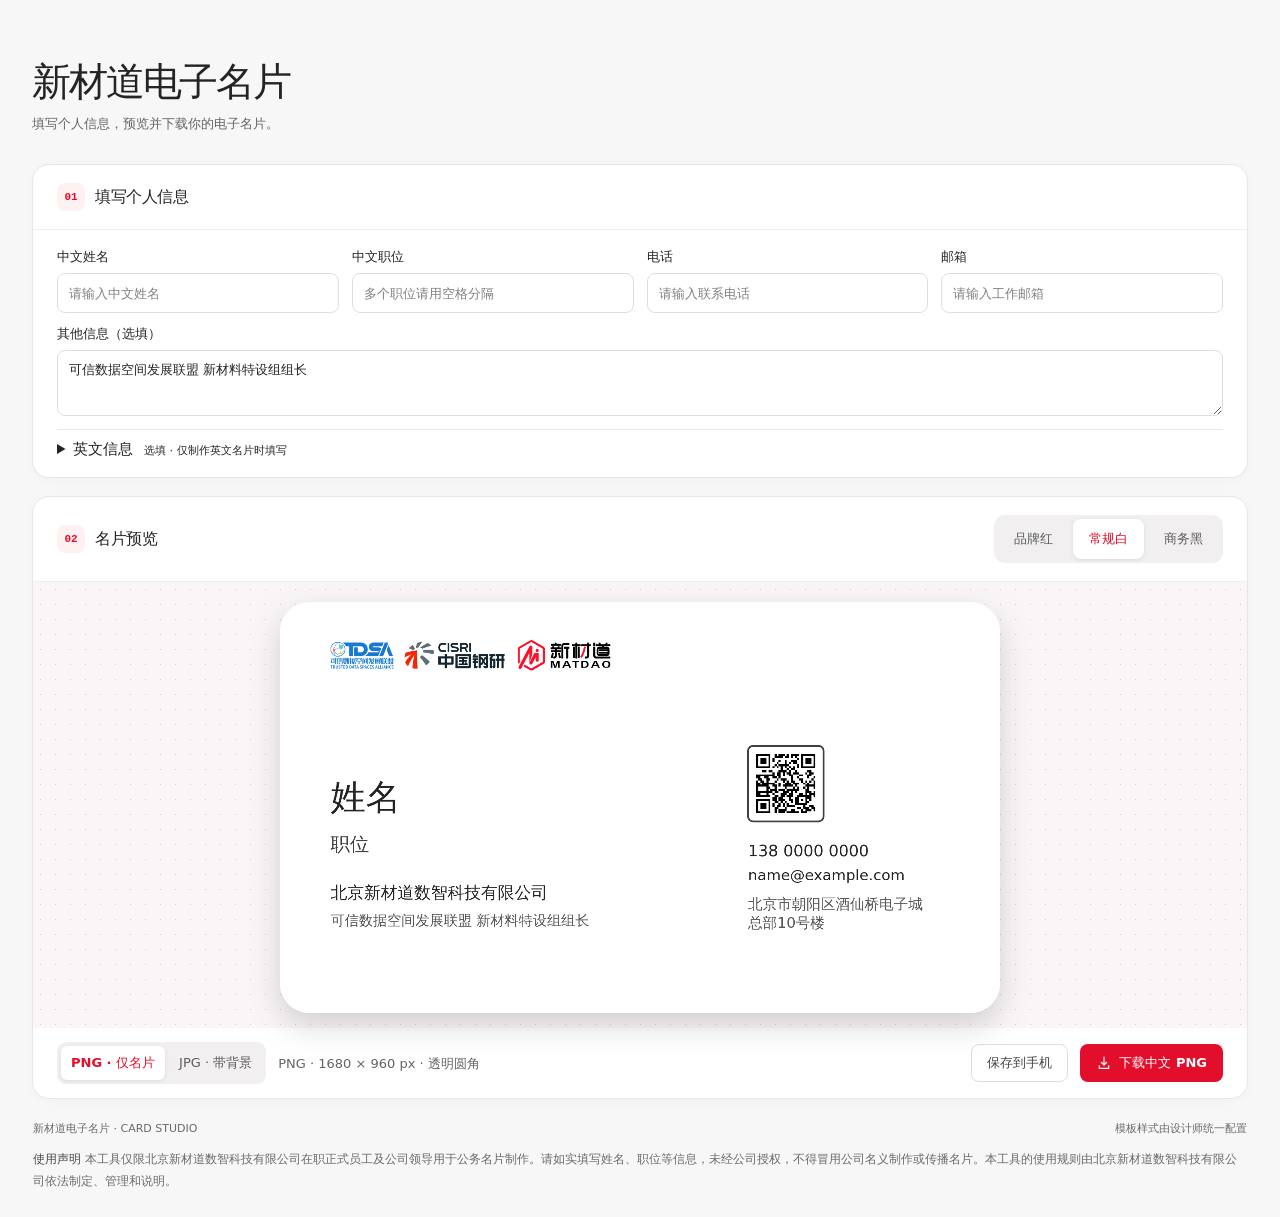
==== index.html @ d7b03174 "Reduce JPG vertical padding and use warm gray behind business black" ====
<!doctype html>
<html lang="zh-CN">
<head>
<meta charset="utf-8">
<meta name="viewport" content="width=device-width, initial-scale=1">
<meta name="description" content="填写个人信息，实时预览并下载两种样式的电子名片。">
<title>新材道电子名片</title>
<style>:root{font-family:Inter,"PingFang SC","Microsoft YaHei",system-ui,sans-serif;color:#242424;background:#f7f7f8;font-synthesis:none;--ink:#242424;--muted:#646464;--line:#e7e7e9;--brand:#e20e2b;--brand-dark:#c90c26}
*{box-sizing:border-box}
body{margin:0;min-width:300px}
button,input,select{font:inherit}
button,a,input,select{-webkit-tap-highlight-color:transparent}
button{cursor:pointer}
a{color:inherit;text-decoration:none}
:focus-visible{outline:3px solid #f16a7d;outline-offset:3px}
[hidden]{display:none!important}
.top{height:72px;background:#fff;border-bottom:1px solid var(--line)}
.bar{max-width:1280px;padding:0 32px;height:100%;margin:auto;display:flex;align-items:center;justify-content:space-between;gap:16px}
.brand{display:flex;align-items:center;gap:11px;font-size:15px;font-weight:750}
.mark{width:34px;height:34px;border-radius:10px;display:grid;place-items:center;background:#e20e2b;color:white;flex:none}
.mark svg{width:21px;height:21px}
.top-link{font-size:13px;color:#555555;border:1px solid var(--line);padding:8px 12px;border-radius:8px;background:#fff;white-space:nowrap}
.top-link:hover{color:var(--brand);border-color:#f5a8b4}
main{max-width:1280px;padding:0 32px;margin:auto}
.hero{padding:49px 0 30px;display:flex;justify-content:space-between;align-items:end;gap:18px}
.kicker{font-size:10px;color:#d80f2b;font-weight:800;letter-spacing:.19em;display:flex;align-items:center;gap:8px}
.kicker:before{content:"";width:16px;height:2px;background:#ff112d;border-radius:4px}
h1{margin:9px 0 7px;font-size:clamp(27px,4vw,39px);line-height:1.22;letter-spacing:-.055em;font-weight:800}
.hero p,.note{color:var(--muted);font-size:13px;line-height:1.65;margin:0}
.switch{display:flex;flex:none;gap:4px;padding:4px;border-radius:11px;background:#f1eff0}
.switch button{border:0;border-radius:8px;background:none;color:#5c5c5c;font-weight:650;padding:9px 16px;font-size:13px;white-space:nowrap}
.switch button[aria-pressed="true"]{background:white;color:#d80f2b;box-shadow:0 1px 4px #24101517}
.panel{background:#fff;border:1px solid var(--line);border-radius:17px;box-shadow:0 3px 12px #22222206;margin-bottom:18px;overflow:hidden}
.panel-head{display:flex;align-items:center;justify-content:space-between;gap:10px;padding:18px 24px;border-bottom:1px solid #efeff0}
.heading{display:flex;align-items:center;gap:10px}
.step{font:700 11px/28px ui-monospace,monospace;color:#e20e2b;text-align:center;width:28px;height:28px;border-radius:8px;background:#fff0f2;flex:none}
h2{font-size:16px;margin:0;letter-spacing:-.025em}
.meta,.pill{font-size:11px;color:#646464;white-space:nowrap}
.pill{border:1px solid #e9e7e8;border-radius:6px;padding:5px 8px;background:#faf8f9}
.pill.live{color:#21644f;background:#edf9f2;border-color:#e0f2e8}
.live:before{content:"";display:inline-block;width:6px;height:6px;margin-right:5px;border-radius:50%;vertical-align:1px;background:#29936e}
.form-body{padding:18px 24px}
.fields{display:grid;grid-template-columns:repeat(4,minmax(0,1fr));gap:13px}
label{display:flex;flex-direction:column;gap:7px;font-weight:650;font-size:13px}
input,select{width:100%;min-height:40px;color:var(--ink);border:1px solid #dedee1;border-radius:8px;padding:8px 11px;background:#fff;font-weight:400;font-size:13px}
input::placeholder{color:#818181}
input:focus,select:focus{border-color:#e20e2b;outline:2px solid #ffe0e6;outline-offset:0}
.form-foot,.actions{display:flex;justify-content:space-between;align-items:center;gap:12px;margin-top:14px}
.primary,.secondary{padding:9px 15px;min-height:38px;display:inline-flex;align-items:center;justify-content:center;gap:7px;border-radius:8px;border:1px solid transparent;font-weight:700;font-size:13px;white-space:nowrap}
.primary{background:var(--brand);color:#fff}
.primary:hover{background:var(--brand-dark)}
.secondary{background:#fff;border-color:#dedee1;color:#454545}
.secondary:hover{border-color:#f5a8b4;color:#c90c26}
.primary svg,.secondary svg{width:16px;height:16px}
.stage{padding:26px 20px 19px;display:grid;justify-items:center;background-color:#faf6f7;background-image:radial-gradient(#dfc5cb 0.7px,transparent 0.7px);background-size:15px 15px}
canvas{display:block;width:min(100%,540px);height:auto;filter:drop-shadow(0 12px 16px #29202530)}
.caption{display:flex;gap:10px;align-items:center;margin:14px 0 0;color:#626262;font-size:11px;font-weight:600}
.caption span+span{padding-left:10px;border-left:1px solid #d8d5d6}
.export-bar{padding:14px 24px;display:flex;justify-content:space-between;align-items:center;gap:12px}
.footer{display:flex;justify-content:space-between;gap:12px;padding:3px 1px 24px;color:#6a6a6a;font-size:11px;line-height:1.55}
.designer-grid{display:grid;grid-template-columns:minmax(0,1.05fr) minmax(0,1fr);gap:18px;align-items:start}
.designer-grid .stage{padding:27px 15px 19px}
.designer-fields{display:grid;grid-template-columns:repeat(2,minmax(0,1fr));gap:13px}
.designer-fields .wide{grid-column:1/-1}
.upload{display:grid;grid-template-columns:minmax(0,1fr) auto;align-items:end;gap:8px}
.upload button{min-height:40px}
input[type=color]{padding:4px 6px}
input[type=file]{padding:7px 6px}
details{border-top:1px solid var(--line);margin-top:13px;padding-top:10px;font-size:13px}
summary{cursor:pointer;font-weight:650;color:#555555}
details .designer-fields{margin:12px 0}
.designer-grid .actions{flex-wrap:wrap}
.status-error{color:#a12b2b}
.status-ok{color:#1a6a4e}
.template-status{min-height:21px;margin-top:12px}
@media(max-width:720px){.bar,main{padding-left:18px;padding-right:18px}.fields,.designer-grid{grid-template-columns:repeat(2,minmax(0,1fr))}.designer-grid{grid-template-columns:1fr}.hero{padding-top:33px}.panel-head,.form-body,.export-bar{padding-left:16px;padding-right:16px}}
@media(max-width:440px){.hero{align-items:start;flex-direction:column;padding-bottom:18px;gap:13px}.top{height:60px}.stage{padding:20px 14px 16px}.footer{display:block}.footer span{display:block}.form-foot,.export-bar{align-items:start}.form-foot .note,.export-bar .note{font-size:11px}.fields{gap:11px}}
.bilingual-fields .contact{grid-column:span 2}
.paired-stage{grid-template-columns:repeat(2,minmax(0,1fr));gap:0 20px;justify-items:stretch;padding:20px 24px 15px}
.paired-stage figure{margin:0;min-width:0}
.paired-stage figcaption{display:flex;justify-content:space-between;align-items:center;margin:0 0 9px;color:#4b4b4b;font-size:12px}
.paired-stage figcaption span{color:#6b6b6b;font-size:11px}
.paired-stage canvas{width:100%}
.paired-stage .caption{grid-column:1/-1;justify-content:center}
.download-options{display:flex;align-items:center;gap:8px;flex:none}
.download-options label{white-space:nowrap}
.download-options select{min-height:38px;width:auto}
.export-bar #export-note{margin-right:auto}
@media(max-width:720px){.bilingual-fields .contact{grid-column:auto}.paired-stage{padding-left:16px;padding-right:16px;gap:0 14px}}
@media(max-width:520px){.paired-stage{grid-template-columns:1fr;row-gap:17px}.paired-stage .caption{margin-top:0}.export-bar{flex-wrap:wrap}.export-bar #export-note{order:3;flex-basis:100%}}
.designer-preview{gap:16px}
.designer-preview figure{width:100%;margin:0;min-width:0}
.designer-preview figcaption{margin-bottom:7px;font-size:12px;font-weight:700;color:#4b4b4b}
.designer-preview .caption{margin-top:0}
.logo-thumbnail{height:96px;display:flex;align-items:center;justify-content:center;border:1px solid #e7e7e9;border-radius:8px;background:repeating-conic-gradient(#e7e9ed 0% 25%,#fff 0% 50%) 0/16px 16px;padding:10px}
.logo-thumbnail img{display:block;width:100%;height:100%;object-fit:contain}
.role-field{display:flex;flex-direction:column;gap:7px;min-width:0;container-type:inline-size}
.role-hint{font-size:clamp(8px,4.4cqi,10px);line-height:1.4;white-space:nowrap;font-weight:400;color:var(--muted)}
@media(max-width:440px){.fields{grid-template-columns:1fr}}
.optional-fields summary span{font-size:11px;font-weight:400;margin-left:6px;color:#707070}
.optional-fields .fields{margin-top:12px}
.optional-fields textarea{width:100%;resize:vertical;min-height:66px;border:1px solid #dedee1;border-radius:8px;padding:9px 11px;font-family:inherit;font-size:13px;line-height:1.5;color:var(--ink)}
.optional-fields textarea:focus{border-color:#e20e2b;outline:2px solid #ffe0e6;outline-offset:0}

.employee-footer{display:block}.footer-meta{display:flex;justify-content:space-between;flex-wrap:wrap;gap:6px 16px}.usage-notice{margin:12px 0 0;font-size:12px;line-height:1.8;color:#6a6a6a}.usage-notice strong{font-weight:600;color:#494949}

.employee-page main{padding-right:76px}.designer-float{position:fixed;right:12px;top:50%;transform:translateY(-50%);z-index:20;width:40px;padding:13px 8px;display:flex;flex-direction:column;align-items:center;gap:10px;color:#5c5c5c;background:#fff;border:1px solid #e7e7e9;border-radius:12px;box-shadow:0 4px 16px #2424240d;font-size:12px;line-height:1.4}.designer-float svg{width:18px;height:18px;flex:none}.designer-float span{writing-mode:vertical-rl;letter-spacing:2px}.designer-float:hover{color:var(--brand);border-color:#f5a8b4;background:#fff8f9}@media(max-width:720px){.employee-page main{padding-right:60px}.designer-float{right:8px;width:36px;padding:11px 6px}}

/* 员工独立站不显示设计师入口，无需预留悬浮按钮空间。 */
.employee-page main{padding-right:32px}@media(max-width:720px){.employee-page main{padding-right:18px}}

.phone-save{width:min(760px,calc(100% - 24px));max-height:calc(100dvh - 24px);padding:20px;border:1px solid var(--line);border-radius:18px;background:#fff;color:var(--ink);overflow:auto;overscroll-behavior:contain}.phone-save::backdrop{background:#15151599}.phone-save-head{display:flex;justify-content:space-between;align-items:center;gap:16px;margin-bottom:12px}.phone-save-images{display:grid;gap:24px;margin:18px 0}.phone-save-images figure{margin:0}.phone-save-images figcaption{font-size:12px;color:var(--muted);margin-bottom:8px}.phone-save-images img{display:block;width:100%;height:auto;object-fit:contain;border-radius:12px;background:repeating-conic-gradient(#f1f1f1 0% 25%,#fff 0% 50%) 0/16px 16px;-webkit-touch-callout:default;user-select:auto;-webkit-user-select:auto}.phone-save-actions{display:flex;flex-wrap:wrap;gap:8px;margin-top:12px}.phone-save-help{margin-bottom:12px}.phone-save #phone-save-status{margin-top:10px}@media(max-width:720px){.export-bar{flex-wrap:wrap}.export-bar #export-note{order:3;flex-basis:100%}.phone-save{padding:16px}.phone-save-actions{flex-direction:column;align-items:stretch}.phone-save-head{position:sticky;top:-16px;background:#fff;padding:8px 0;z-index:1}}
/* Keep focused form controls readable on touch devices without triggering iPhone input zoom. */
@media(max-width:720px),(hover:none) and (pointer:coarse){input,select,.optional-fields textarea{font-size:16px;min-height:44px}input,select,textarea,.fields>label{min-width:0}.fields>label,.role-field{max-width:100%}}

.language-fields{grid-template-columns:repeat(2,minmax(0,1fr))}.language-fields .contact{grid-column:1/-1}@media(max-width:440px){.language-fields{grid-template-columns:1fr}}

.preview-head{flex-wrap:wrap}.preview-head .switch{flex-shrink:0}.preview-head .switch button{min-height:40px}@media(max-width:440px){.preview-head{align-items:flex-start}.preview-head .switch{width:100%;display:flex}.preview-head .switch button{flex:1}}

.employee-page #english-fields summary{font-size:15px;color:var(--ink)}
.employee-page #english-fields summary span{color:var(--ink)}
.paired-stage.zh-only{grid-template-columns:minmax(0,1fr)}
.paired-stage.zh-only figure{width:min(100%,720px);justify-self:center}

.export-format{display:flex;flex-shrink:0;gap:4px;padding:4px;background:#f1eff0;border-radius:9px}.export-format button{border:0;border-radius:6px;padding:8px 10px;background:none;color:#5c5c5c;font-size:13px;white-space:nowrap}.export-format button[aria-pressed="true"]{background:#fff;color:var(--brand);font-weight:650;box-shadow:0 1px 4px #24101517}.framed-preview canvas{filter:none}.framed-preview.zh-only figure{width:min(100%,720px)}@media(max-width:720px){.export-format{flex-basis:100%}.export-format button{flex:1;min-height:40px}.export-bar #export-note{margin:0}.export-bar #save-phone{margin-left:auto}}
</style>
</head>
<body class="employee-page">

<main>
<section class="hero" aria-labelledby="title">
<div><h1 id="title">新材道电子名片</h1><p>填写个人信息，预览并下载你的电子名片。</p></div>

</section>
<section class="panel" aria-labelledby="info-title">
<div class="panel-head"><div class="heading"><span class="step">01</span><h2 id="info-title">填写个人信息</h2></div></div>
<form id="card-form" class="form-body" novalidate>
<div class="fields bilingual-fields">
<label><span>中文姓名</span><input name="name" placeholder="请输入中文姓名" maxlength="30" autocomplete="name" required></label>
<div class="role-field"><label for="role"><span>中文职位</span></label><input id="role" name="role" placeholder="多个职位请用空格分隔" maxlength="80" autocomplete="organization-title" required></div>
<label><span>电话</span><input name="phone" type="tel" placeholder="请输入联系电话" maxlength="36" autocomplete="tel" required></label>
<label><span>邮箱</span><input name="email" type="email" placeholder="请输入工作邮箱" maxlength="110" autocomplete="email" required></label>
</div>
<div class="optional-fields">
<div class="fields language-fields">
<label class="contact"><span>其他信息（选填）</span><textarea name="affiliation" rows="2" maxlength="240" placeholder="请输入其他信息，可换行">可信数据空间发展联盟 新材料特设组组长</textarea></label>

</div>
</div>
<details id="english-fields" class="optional-fields">
<summary>英文信息 <span>选填 · 仅制作英文名片时填写</span></summary>
<div class="fields language-fields">
<label><span>英文姓名</span><input name="nameEn" placeholder="请输入英文姓名" maxlength="60" autocomplete="off"></label>
<div class="role-field"><label for="role-en"><span>英文职位</span></label><input id="role-en" name="roleEn" placeholder="多个职位请用空格分隔" maxlength="100"></div>
<label class="contact"><span>其他信息（英文）</span><textarea name="affiliationEn" rows="2" maxlength="420" placeholder="Enter other information on separate lines" lang="en">Chair of the New Materials Task Force, Trusted Data Space Development Alliance</textarea></label>
</div>
</details>
<p id="form-status" class="note" role="status" hidden></p>
</form>
</section>
<section class="panel" aria-labelledby="preview-title">
<div class="panel-head preview-head"><div class="heading"><span class="step">02</span><h2 id="preview-title">名片预览</h2></div><div class="switch" role="group" aria-label="名片版本"><button data-mode="brandRed" aria-pressed="false">品牌红</button><button data-mode="regular" aria-pressed="true">常规白</button><button data-mode="business" aria-pressed="false">商务黑</button></div></div>
<div class="stage paired-stage zh-only" id="preview-stage">
<figure><canvas id="card-zh" width="1680" height="960" aria-label="中文名片预览"></canvas></figure>
<figure id="en-preview" hidden><canvas id="card-en" width="1680" height="960" aria-label="英文名片预览"></canvas></figure>
</div>
<div class="export-bar">
<div class="export-format" role="group" aria-label="下载格式"><button type="button" data-format="png" aria-pressed="true">PNG · 仅名片</button><button type="button" data-format="jpg" aria-pressed="false">JPG · 带背景</button></div>

<p class="note" id="export-note">PNG · 1680 × 960 px · 透明圆角</p>
<button class="secondary" id="save-phone" type="button">保存到手机</button>
<button class="primary" id="download" type="button"><svg viewBox="0 0 24 24" fill="none" stroke="currentColor" stroke-width="1.8" stroke-linecap="round" stroke-linejoin="round" aria-hidden="true"><path d="M12 3v12m-4-4 4 4 4-4M5 16v4h14v-4"/></svg><span id="download-label">下载 PNG</span></button>
</div>
</section>
<footer class="footer employee-footer">
<div class="footer-meta"><span>新材道电子名片 · CARD STUDIO</span><span>模板样式由设计师统一配置</span></div>
<p class="usage-notice"><strong>使用声明</strong> 本工具仅限北京新材道数智科技有限公司在职正式员工及公司领导用于公务名片制作。请如实填写姓名、职位等信息，未经公司授权，不得冒用公司名义制作或传播名片。本工具的使用规则由北京新材道数智科技有限公司依法制定、管理和说明。</p>
</footer>
</main>
<dialog class="phone-save" id="phone-save" aria-labelledby="phone-save-title">
<div class="phone-save-head"><h2 id="phone-save-title">保存名片图片</h2><button class="secondary" id="phone-save-close" type="button" autofocus>关闭</button></div>
<p class="note">点击图片下方的「分享图片」，在系统菜单中查找「存储图像」或「保存图片」。需要你手动选择，网页不会自动写入相册。</p>
<div id="phone-save-images" class="phone-save-images"></div>
<p class="note phone-save-help">如果微信没有保存选项，请将网页链接复制到 Safari 打开，重新生成后点「分享图片」。也可尝试长按下方图片；是否出现保存菜单取决于浏览器。</p>
<button class="secondary" id="copy-page-link" type="button">复制网页链接</button>
<p class="note" id="phone-save-status" role="status"></p>
</dialog>
<script>const WIDTH = 1680, HEIGHT = 960;
const MODES = { brandRed: '品牌红', regular: '常规白', business: '商务黑' };
const SAMPLE = {name:'姓名', role:'职位', phone:'138 0000 0000', email:'name@example.com', affiliation:'可信数据空间发展联盟 新材料特设组组长'};
const EN_SAMPLE = {name:'Name', role:'Title', phone:SAMPLE.phone, email:SAMPLE.email, affiliation:'Chair of the New Materials Task Force, Trusted Data Space Development Alliance'};
const LANGUAGES = {zh:'中文', en:'英文'};
const BRAND = {
  company:'北京新材道数智科技有限公司',
  companyEn:'Beijing Matdao Digital Intelligence Technology Co., Ltd.',
  address:'北京市朝阳区酒仙桥电子城总部10号楼',
  addressEn:'Building 10, Headquarters, Jiuxianqiao Electronics City, Chaoyang District, Beijing',
  slogan:'',sloganEn:'',
};
const DEFAULT_LAYOUT = {
  logo:[7,9,40.48,7.92], name:[7,44,56,8.5], role:[7,57,56,4.7],
  company:[7,69,56,4.1], affiliation:[7,76,56,3.5],
  phone:[65,59,28,3.85], email:[65,65,28,3.6],
  address:[65,72,28,3.6], addressEn:[65,72,28,3.25],
  slogan:[7,96,86,2.5], qr:[65,35,10.5,18.4],
};
const DEFAULT_LOGO = "[data-uri]";
const DEFAULT_REGULAR_LOGO = "[data-uri]";
const DEFAULT_QR = "[data-uri]";
const DEFAULTS = {
  business:{...BRAND,ink:'#e7be79',muted:'#e7be79',accent:'#e7be79',radius:68,background:'',logo:DEFAULT_LOGO,qr:DEFAULT_QR,layout:DEFAULT_LAYOUT},
  regular:{...BRAND,ink:'#242424',muted:'#575757',accent:'#404040',radius:68,background:'',logo:DEFAULT_REGULAR_LOGO,qr:DEFAULT_QR,layout:DEFAULT_LAYOUT}
};
const TEMPLATES = {"business":{"company":"北京新材道数智科技有限公司","address":"北京市朝阳区酒仙桥电子城总部10号楼","slogan":"","companyEn":"Beijing Matdao Digital Intelligence Technology Co., Ltd.","addressEn":"Building 10, Headquarters, Jiuxianqiao Electronics City, Chaoyang District, Beijing","sloganEn":"","ink":"#e7be79","muted":"#e7be79","accent":"#e7be79","radius":68,"logo":"[data-uri]","background":"","qr":"[data-uri]","layout":{"logo":[7,9,40.48,7.92],"company":[7,69,56,4.1],"affiliation":[7,76,56,3.5],"name":[7,44,56,8.5],"role":[7,57,56,4.7],"phone":[65,59,28,3.85],"email":[65,65,28,3.6],"address":[65,72,28,3.6],"addressEn":[65,72,28,3.25],"slogan":[7,96,86,2.5],"qr":[65,35,10.5,18.4]}},"regular":{"company":"北京新材道数智科技有限公司","address":"北京市朝阳区酒仙桥电子城总部10号楼","slogan":"","companyEn":"Beijing Matdao Digital Intelligence Technology Co., Ltd.","addressEn":"Building 10, Headquarters, Jiuxianqiao Electronics City, Chaoyang District, Beijing","sloganEn":"","ink":"#242424","muted":"#575757","accent":"#404040","radius":68,"logo":"[data-uri]","background":"","qr":"[data-uri]","layout":{"logo":[7,9,40.48,7.92],"company":[7,69,56,4.1],"affiliation":[7,76,56,3.5],"name":[7,44,56,8.5],"role":[7,57,56,4.7],"phone":[65,59,28,3.85],"email":[65,65,28,3.6],"address":[65,72,28,3.6],"addressEn":[65,72,28,3.25],"slogan":[7,96,86,2.5],"qr":[65,35,10.5,18.4]}},"brandRed":{"company":"北京新材道数智科技有限公司","address":"北京市朝阳区酒仙桥电子城总部10号楼","slogan":"","companyEn":"Beijing Matdao Digital Intelligence Technology Co., Ltd.","addressEn":"Building 10, Headquarters, Jiuxianqiao Electronics City, Chaoyang District, Beijing","sloganEn":"","ink":"#ffffff","muted":"#ffe3e8","accent":"#ffffff","radius":68,"logo":"[data-uri]","background":"","qr":"[data-uri]","layout":{"logo":[7,9,40.48,7.92],"company":[7,69,56,4.1],"affiliation":[7,76,56,3.5],"name":[7,44,56,8.5],"role":[7,57,56,4.7],"phone":[65,59,28,3.85],"email":[65,65,28,3.6],"address":[65,72,28,3.6],"addressEn":[65,72,28,3.25],"slogan":[7,96,86,2.5],"qr":[65,35,10.5,18.4]}}};
// Keep backups containing only the original two styles compatible.
function withTemplateDefaults(source=DEFAULTS){
  const regular=source.regular??DEFAULTS.regular;
  return {...DEFAULTS,...source,brandRed:source.brandRed??{
    ...regular,ink:'#ffffff',muted:'#ffe3e8',accent:'#ffffff',background:'',logo:DEFAULT_LOGO,
    layout:structuredClone(regular.layout)
  }};
}
const $ = (id) => document.getElementById(id);
const assets = new Map();
function getImage(src) {
  if (!src) return Promise.resolve(null);
  if (!assets.has(src)) {
    assets.set(src, new Promise((resolve) => {
      const picture = new Image();
      picture.onload = () => resolve(picture);
      picture.onerror = () => resolve(null);
      picture.src = src;
    }));
  }
  return assets.get(src);
}
function round(ctx,x,y,w,h,r) {
  ctx.beginPath();
  ctx.roundRect(x,y,w,h,r);
}
function fitImage(ctx,img,x,y,w,h,cover=false) {
  ctx.imageSmoothingQuality='high';
  const factor=(cover?Math.max:Math.min)(w/img.width,h/img.height);
  const width=img.width*factor, height=img.height*factor;
  ctx.drawImage(img,x+(cover||h===w?(w-width)/2:0),y+(h-height)/2,width,height);
}
function fitBrandLogos(ctx,img,source,x,y,w,h){
  if(source!==DEFAULT_LOGO&&source!==DEFAULT_REGULAR_LOGO){
    fitImage(ctx,img,x,y,w,h);return;
  }
  ctx.imageSmoothingQuality='high';
  const factor=Math.min(w/img.width,h/img.height);
  const height=img.height*factor,top=y+(h-height)/2;
  const split=1360,thirdWidth=(img.width-split)*factor;
  // Preserve TDSA and CISRI exactly; reduce only Matdao around its center.
  ctx.save();ctx.beginPath();ctx.rect(x,top,(split-40)*factor,height);ctx.clip();
  fitImage(ctx,img,x,y,w,h);
  ctx.restore();
  const ratio=.95;
  ctx.drawImage(img,split,0,img.width-split,img.height,
    x+split*factor+thirdWidth*(1-ratio)/2,top+height*(1-ratio)/2,
    thirdWidth*ratio,height*ratio);
}
function demoBackground(ctx, mode) {
  ctx.fillStyle=mode==='business'?'#171513':mode==='brandRed'?'#e5222a':'#ffffff';
  ctx.fillRect(0,0,WIDTH,HEIGHT);
}
function setFont(ctx,weight,size){
  ctx.font=weight+' '+size+'px "PingFang SC", "Microsoft YaHei", system-ui, sans-serif';
}
function writeLine(ctx,value,box,color,weight) {
  if(!value) return;
  const [x,y,width,height]=box;
  const size=HEIGHT*height/100, max=WIDTH*width/100;
  setFont(ctx,weight,size);
  const measured=ctx.measureText(value).width;
  if(measured>max) setFont(ctx,weight,Math.floor(size*max/measured));
  ctx.fillStyle=color;
  ctx.textBaseline='top';
  ctx.fillText(value,WIDTH*x/100,HEIGHT*y/100);
}
const wordSegmenter=new Intl.Segmenter('en',{granularity:'word'});
function wrapLines(ctx,paragraph,maxWidth){
  const segments=/[\p{Script=Han}]/u.test(paragraph)
    ?Array.from(wordSegmenter.segment(paragraph),part=>part.segment)
    :paragraph.match(/\S+|\s+/g)??[];
  const lines=[];
  let line='';
  for(const segment of segments){
    if(ctx.measureText(line+segment).width<=maxWidth){
      line+=segment;
      continue;
    }
    if(line.trim()) lines.push(line.trimEnd());
    line='';
    for(const character of segment.trimStart()){
      if(line&&ctx.measureText(line+character).width>maxWidth){
        lines.push(line);
        line='';
      }
      line+=character;
    }
  }
  if(line.trim()) lines.push(line.trimEnd());
  return lines;
}
function writeParagraphs(ctx,value,box,color,weight,availablePercent){
  if(!value) return;
  const [x,y,width,height]=box;
  const maxWidth=WIDTH*width/100;
  const maxHeight=HEIGHT*Math.min(availablePercent,100-y)/100;
  const paragraphs=value.split(/\r?\n/).map(line=>line.trim()).filter(Boolean);
  if(!paragraphs.length||maxHeight<=0) return;
  let size=Math.floor(HEIGHT*height/100);
  let groups, lineHeight, gap;
  do{
    setFont(ctx,weight,size);
    groups=paragraphs.map(paragraph=>wrapLines(ctx,paragraph,maxWidth));
    lineHeight=size*1.28;
    gap=size*.38;
    const total=groups.reduce((sum,lines)=>sum+lines.length*lineHeight,0)+(groups.length-1)*gap;
    if(total<=maxHeight||size<=1) break;
    size-=1;
  }while(true);
  ctx.fillStyle=color;
  ctx.textBaseline='top';
  let top=HEIGHT*y/100;
  for(const lines of groups){
    for(const line of lines){
      ctx.fillText(line,WIDTH*x/100,top);
      top+=lineHeight;
    }
    top+=gap;
  }
}
async function renderCard(ctx, mode, template, data, language='zh') {
  const company=language==='en'?template.companyEn:template.company;
  const address=language==='en'?template.addressEn:template.address;
  const slogan=language==='en'?template.sloganEn:template.slogan;
  const [background,logo,qr]=await Promise.all([getImage(template.background),getImage(template.logo),getImage(template.qr)]);
  ctx.clearRect(0,0,WIDTH,HEIGHT);
  ctx.save();
  round(ctx,0,0,WIDTH,HEIGHT,template.radius);
  ctx.clip();
  demoBackground(ctx,mode);
  if(background) fitImage(ctx,background,0,0,WIDTH,HEIGHT,true);
  const l=template.layout;
  const box = ([x,y,w,h]) => [WIDTH*x/100,HEIGHT*y/100,WIDTH*w/100,HEIGHT*h/100];
  if(logo){
    if(mode==='business'||mode==='brandRed'){
      const [x,y,width,height]=box(l.logo);
      const layer=document.createElement('canvas');
      const scale=3;
      layer.width=Math.ceil(width*scale);
      layer.height=Math.ceil(height*scale);
      const logoContext=layer.getContext('2d');
      logoContext.scale(scale,scale);
      fitBrandLogos(logoContext,logo,template.logo,0,0,width,height);
      logoContext.globalCompositeOperation='source-in';
      logoContext.fillStyle=template.accent;
      logoContext.fillRect(0,0,layer.width,layer.height);
      ctx.imageSmoothingEnabled=true;
      ctx.imageSmoothingQuality='high';
      ctx.drawImage(layer,x,y,width,height);
    }else{
      fitBrandLogos(ctx,logo,template.logo,...box(l.logo));
    }
  }
  else if(company){
    const [x,y,w,h]=box(l.logo);
    const s=h*.68;
    ctx.fillStyle=template.accent;
    round(ctx,x,y+h*.1,s,s,s*.22);
    ctx.fill();
    ctx.strokeStyle=mode==='business'?'#171513':'#fff';
    ctx.lineWidth=s*.075;
    ctx.beginPath();
    ctx.moveTo(x+s*.22,y+h*.1+s*.63);
    ctx.lineTo(x+s*.43,y+h*.1+s*.31);
    ctx.lineTo(x+s*.56,y+h*.1+s*.53);
    ctx.lineTo(x+s*.75,y+h*.1+s*.27);
    ctx.stroke();
    writeLine(ctx,language==='en'?'MATDAO':'新材道',[(x+s*1.32)/WIDTH*100,y/HEIGHT*100+h/HEIGHT*22,(w-s*1.32)/WIDTH*100,l.logo[3]*.42],template.ink,'400');
  }
  writeLine(ctx,data.name,l.name,template.ink,'400');
  writeParagraphs(ctx,data.role,l.role,template.accent,'400',9);
  writeLine(ctx,company,l.company,template.ink,'400');
  writeParagraphs(ctx,data.affiliation,l.affiliation,template.muted,'400',Math.max(1,l.slogan[1]-l.affiliation[1]-1));
  writeLine(ctx,data.phone,l.phone,template.ink,'400');
  writeLine(ctx,data.email,l.email,template.ink,'400');
  writeParagraphs(ctx,address,language==='en'?(l.addressEn??l.address):l.address,template.muted,'400',28);
  writeLine(ctx,slogan,l.slogan,template.muted,'400');
  const [qrX,qrY,qrWidth,qrHeight]=box(l.qr);
  const qrSize=Math.min(qrWidth,qrHeight);
  ctx.fillStyle='#ffffff';
  round(ctx,qrX,qrY,qrSize,qrSize,12);
  ctx.fill();
  ctx.strokeStyle=template.accent;
  ctx.lineWidth=4;
  ctx.stroke();
  // This fixed QR has 29 modules. Reserve a four-module quiet zone per side.
  const inset=template.qr===DEFAULT_QR?qrSize*4/37:Math.max(10,qrSize*.07);
  ctx.fillStyle='#ffffff';
  ctx.fillRect(qrX+inset,qrY+inset,qrSize-2*inset,qrSize-2*inset);
  if(qr){
    ctx.imageSmoothingEnabled=false;
    fitImage(ctx,qr,qrX+inset,qrY+inset,qrSize-2*inset,qrSize-2*inset);
    ctx.imageSmoothingEnabled=true;
  }else{
    ctx.save();
    ctx.fillStyle=mode==='business'?'#766346':'#6b6b6b';
    ctx.textAlign='center';
    ctx.textBaseline='middle';
    setFont(ctx,'400',qrSize*.12);
    ctx.fillText(language==='en'?'QR CODE':'二维码占位',qrX+qrSize/2,qrY+qrSize*.46);
    setFont(ctx,'400',qrSize*.073);
    ctx.fillText(language==='en'?'PLACEHOLDER':'待上传',qrX+qrSize/2,qrY+qrSize*.64);
    ctx.restore();
  }
  ctx.restore();
}
function makeRenderer(canvas){
  let sequence=0;
  return async (mode,template,data,language)=>{
    const revision=++sequence;
    const frame=document.createElement('canvas');
    frame.width=WIDTH;
    frame.height=HEIGHT;
    await renderCard(frame.getContext('2d'),mode,template,data,language);
    if(revision===sequence){
      const ctx=canvas.getContext('2d');
      ctx.clearRect(0,0,WIDTH,HEIGHT);
      ctx.drawImage(frame,0,0);
    }
  };
}
function downloadFile(blob,filename) {
  const url=URL.createObjectURL(blob);
  const a=document.createElement('a');
  a.href=url;
  a.download=filename;
  a.click();
  setTimeout(()=>URL.revokeObjectURL(url),10000);
}
function bindSwitch(onChange) {
  const buttons=[...document.querySelectorAll('[data-mode]')];
  buttons.forEach(button=>button.addEventListener('click',()=>{
    buttons.forEach(item=>item.setAttribute('aria-pressed',String(item===button)));
    onChange(button.dataset.mode);
  }));
}
</script>
<script>// PNG and JPEG images are already compressed; store both as-is in a UTF-8 ZIP.
const crcTable=Uint32Array.from({length:256},(_,byte)=>{
  let crc=byte;
  for(let i=0;i<8;i++) crc=(crc>>>1)^((crc&1)?0xedb88320:0);
  return crc;
});
function crc32(bytes){
  let crc=0xffffffff;
  for(const byte of bytes) crc=(crc>>>8)^crcTable[(crc^byte)&255];
  return (crc^0xffffffff)>>>0;
}
function zipHeader(size,signature,values){
  const bytes=new Uint8Array(size);
  const view=new DataView(bytes.buffer);
  view.setUint32(0,signature,true);
  for(const [offset,value,length] of values){
    if(length===4) view.setUint32(offset,value,true);
    else view.setUint16(offset,value,true);
  }
  return bytes;
}
async function zipImages(files){
  const encoder=new TextEncoder();
  const records=[], directory=[];
  let offset=0, directorySize=0;
  for(const {filename,blob} of files){
    const name=encoder.encode(filename);
    const crc=crc32(new Uint8Array(await blob.arrayBuffer()));
    const local=zipHeader(30,0x04034b50,[
      [4,20],[6,0x800],[12,33],[14,crc,4],[18,blob.size,4],[22,blob.size,4],[26,name.length]
    ]);
    const central=zipHeader(46,0x02014b50,[
      [4,20],[6,20],[8,0x800],[14,33],[16,crc,4],[20,blob.size,4],[24,blob.size,4],[28,name.length],[42,offset,4]
    ]);
    records.push(local,name,blob);
    directory.push(central,name);
    offset+=local.length+name.length+blob.size;
    directorySize+=central.length+name.length;
  }
  const end=zipHeader(22,0x06054b50,[[8,files.length],[10,files.length],[12,directorySize,4],[16,offset,4]]);
  return new Blob([...records,...directory,end],{type:'application/zip'});
}

const templates = withTemplateDefaults(TEMPLATES ?? DEFAULTS);
const form = $('card-form');
const previewSequence={zh:0,en:0};
const FRAME_WIDTH=1800,FRAME_HEIGHT=1120;
const PRESENTATION={regular:{color:'#e7e9ec',label:'浅灰衬底'},brandRed:{color:'#232326',label:'炭黑衬底'},business:{color:'#e6e2dc',label:'浅暖灰衬底'}};
let exportFormat='png';
const sample = {zh:SAMPLE,en:EN_SAMPLE};
const names = {zh:['name','role'],en:['nameEn','roleEn']};
const affiliations = {zh:'affiliation',en:'affiliationEn'};
const idle = '';
let mode='regular';
const editedEnglish=new Set();

function field(key){return form.elements.namedItem(key);}
function value(key){return field(key).value.trim();}
function values(language){
  const [name,role]=names[language];
  return {name:value(name),role:value(role),affiliation:value(affiliations[language]),phone:value('phone'),email:value('email')};
}
function hasEnglish(){return Boolean(value('nameEn')||value('roleEn')||(editedEnglish.has('affiliationEn')&&value('affiliationEn')));}
function selected(){return hasEnglish()?['zh','en']:['zh'];}
function status(message,style=''){
  $('form-status').textContent=message;
  $('form-status').hidden=!message;
  $('form-status').className='note '+style;
}
function preview(){
  const bilingual=hasEnglish();
  const label=exportFormat==='jpg'?'JPG':'PNG';
  $('download-label').textContent=bilingual?'下载中英双版 '+label+' ZIP':'下载中文 '+label;
  $('export-note').textContent=(bilingual?'2 张 · ':'')+(exportFormat==='jpg'?'JPG · 1800 × 1120 px · '+PRESENTATION[mode].label:'PNG · 1680 × 960 px · 透明圆角');
  $('preview-stage').classList.toggle('framed-preview',exportFormat==='jpg');
  $('en-preview').hidden=!bilingual;
  $('preview-stage').classList.toggle('zh-only',!bilingual);
  for(const language of Object.keys(LANGUAGES)){
    if(language==='en'&&!bilingual) continue;
    const data=values(language);
    const demo=!data.name&&!data.role;
    void renderPreview(language,mode,exportFormat,demo?{...sample[language],affiliation:data.affiliation,phone:data.phone||sample[language].phone,email:data.email||sample[language].email}:data);
  }
}
function check(languages){
  const keys=[...languages.flatMap(language=>names[language]),'phone','email'];
  for(const key of Object.values(names).flat().concat('phone','email')){
    const input=field(key);
    input.required=keys.includes(key);
    input.setCustomValidity(input.required&&!value(key)?'请填写'+input.labels[0].firstElementChild.textContent:'');
  }
  const invalid=keys.map(field).find(input=>!input.validity.valid);
  if(invalid){
    for(let parent=invalid.parentElement;parent&&parent!==form;parent=parent.parentElement){
      if(parent.tagName==='DETAILS') parent.open=true;
    }
    invalid.reportValidity();return false;
  }
  return true;
}
form.addEventListener('input',event=>{
  event.target.setCustomValidity('');
  if(['nameEn','roleEn','affiliationEn'].includes(event.target.name)) editedEnglish.add(event.target.name);
  status(idle);
  preview();
});
form.addEventListener('submit',event=>event.preventDefault());
bindSwitch(next=>{mode=next;preview();});
document.querySelectorAll('[data-format]').forEach(button=>button.addEventListener('click',()=>{
  exportFormat=button.dataset.format;
  document.querySelectorAll('[data-format]').forEach(item=>item.setAttribute('aria-pressed',String(item===button)));
  status(idle);preview();
}));
async function imageCanvas(version,language,data,format){
  const card=document.createElement('canvas');
  card.width=WIDTH;card.height=HEIGHT;
  await renderCard(card.getContext('2d'),version,templates[version],data,language);
  if(format==='png') return card;
  const frame=document.createElement('canvas');
  frame.width=FRAME_WIDTH;frame.height=FRAME_HEIGHT;
  const ctx=frame.getContext('2d');
  ctx.fillStyle=PRESENTATION[version].color;
  ctx.fillRect(0,0,FRAME_WIDTH,FRAME_HEIGHT);
  const width=FRAME_WIDTH*.84,height=width*HEIGHT/WIDTH;
  const x=(FRAME_WIDTH-width)/2,y=(FRAME_HEIGHT-height)/2;
  ctx.save();
  ctx.imageSmoothingQuality='high';
  ctx.shadowColor=version==='regular'?'rgba(20,24,30,.22)':'rgba(0,0,0,.38)';
  ctx.shadowBlur=54;ctx.shadowOffsetY=28;
  ctx.drawImage(card,x,y,width,height);
  ctx.restore();
  return frame;
}
async function renderPreview(language,version,format,data){
  const revision=++previewSequence[language];
  try{
    const image=await imageCanvas(version,language,data,format);
    if(revision!==previewSequence[language]) return;
    const canvas=$('card-'+language);
    canvas.width=image.width;canvas.height=image.height;
    canvas.getContext('2d').drawImage(image,0,0);
  }catch{status('预览生成失败，请重试。','status-error');}
}
function safeName(name){return name.replace(/[\\/:*?"<>|]/g,'_');}
async function imageFiles(version,languages,format){
  return Promise.all(languages.map(async language=>{
    const data=values(language);
    const canvas=await imageCanvas(version,language,data,format);
    const type=format==='jpg'?'image/jpeg':'image/png';
    const blob=await new Promise(resolve=>canvas.toBlob(resolve,type,.95));
    if(!blob) throw new Error('图片生成失败');
    const filename=safeName(data.name)+'-新材道电子名片-'+MODES[version]+'-'+LANGUAGES[language]+(format==='jpg'?'-带背景.jpg':'.png');
    return {language,filename,blob,type,format:format.toUpperCase(),width:canvas.width,height:canvas.height};
  }));
}
function imageDataUrl(blob){
  return new Promise((resolve,reject)=>{
    const reader=new FileReader();
    reader.onload=()=>resolve(reader.result);
    reader.onerror=reject;
    reader.readAsDataURL(blob);
  });
}
const phoneDialog=$('phone-save');
$('phone-save-close').addEventListener('click',()=>phoneDialog.close());
$('save-phone').addEventListener('click',async()=>{
  const languages=selected(),version=mode,format=exportFormat;
  if(!check(languages)) return;
  const button=$('save-phone');
  button.disabled=true;
  try{
    const files=await imageFiles(version,languages,format);
    const images=await Promise.all(files.map(file=>imageDataUrl(file.blob)));
    $('phone-save-images').replaceChildren();
    $('phone-save-status').textContent='';
    files.forEach((file,index)=>{
      const figure=document.createElement('figure');
      const caption=document.createElement('figcaption');
      caption.textContent=LANGUAGES[file.language]+' · '+file.format+' · '+file.width+' × '+file.height+' px';
      const image=document.createElement('img');
      image.src=images[index];
      image.alt=LANGUAGES[file.language]+'名片保存图片';
      image.width=file.width;image.height=file.height;
      const actions=document.createElement('div');
      actions.className='phone-save-actions';
      const shareFile=new File([file.blob],file.filename,{type:file.type});
      let canShare=false;
      try{canShare=Boolean(navigator.share&&navigator.canShare&&navigator.canShare({files:[shareFile]}));}catch{}
      if(canShare){
        const share=document.createElement('button');
        share.type='button';share.className='primary';share.textContent='分享'+LANGUAGES[file.language]+'图片';
        share.addEventListener('click',async()=>{
          share.disabled=true;
          try{
            await navigator.share({files:[shareFile]});
            $('phone-save-status').textContent='分享菜单已关闭，请到相册确认是否已保存。';
          }catch(error){
            $('phone-save-status').textContent=error.name==='AbortError'?'已取消分享，可重新点击。':'当前浏览器未能打开系统分享，请在 Safari 中打开此网页后重试。';
          }finally{share.disabled=false;}
        });
        actions.append(share);
      }else{
        const hint=document.createElement('p');hint.className='note';
        hint.textContent='当前浏览器不支持图片系统分享。iPhone 请在 Safari 中打开此网页后重试。';
        figure.append(hint);
      }
      const download=document.createElement('button');
      download.type='button';download.className='secondary';download.textContent='下载'+LANGUAGES[file.language]+' '+file.format+' 文件';
      download.addEventListener('click',()=>downloadFile(file.blob,file.filename));
      actions.append(download);
      figure.prepend(caption,image);figure.append(actions);
      $('phone-save-images').append(figure);
    });
    phoneDialog.showModal();
  }catch{
    status('图片生成失败，请重试。','status-error');
  }finally{button.disabled=false;}
});
$('copy-page-link').addEventListener('click',async()=>{
  try{
    await navigator.clipboard.writeText(location.href);
    $('phone-save-status').textContent='链接已复制，请打开 Safari，在地址栏粘贴。';
  }catch{
    $('phone-save-status').textContent='未能自动复制，请从浏览器地址栏或右上角菜单复制网页链接。';
  }
});
$('download').addEventListener('click',async ()=>{
  const languages=selected(),version=mode,format=exportFormat;
  if(!check(languages)) return;
  const button=$('download');
  button.disabled=true;
  try{
    const files=await imageFiles(version,languages,format);
    if(files.length===1) downloadFile(files[0].blob,files[0].filename);
    else downloadFile(await zipImages(files),'新材道电子名片-'+MODES[version]+'-中英双版-'+format.toUpperCase()+'.zip');
  }catch{
    status('名片生成失败，请重试。','status-error');
  }finally{
    button.disabled=false;
  }
});
preview();
</script>
</body>
</html>
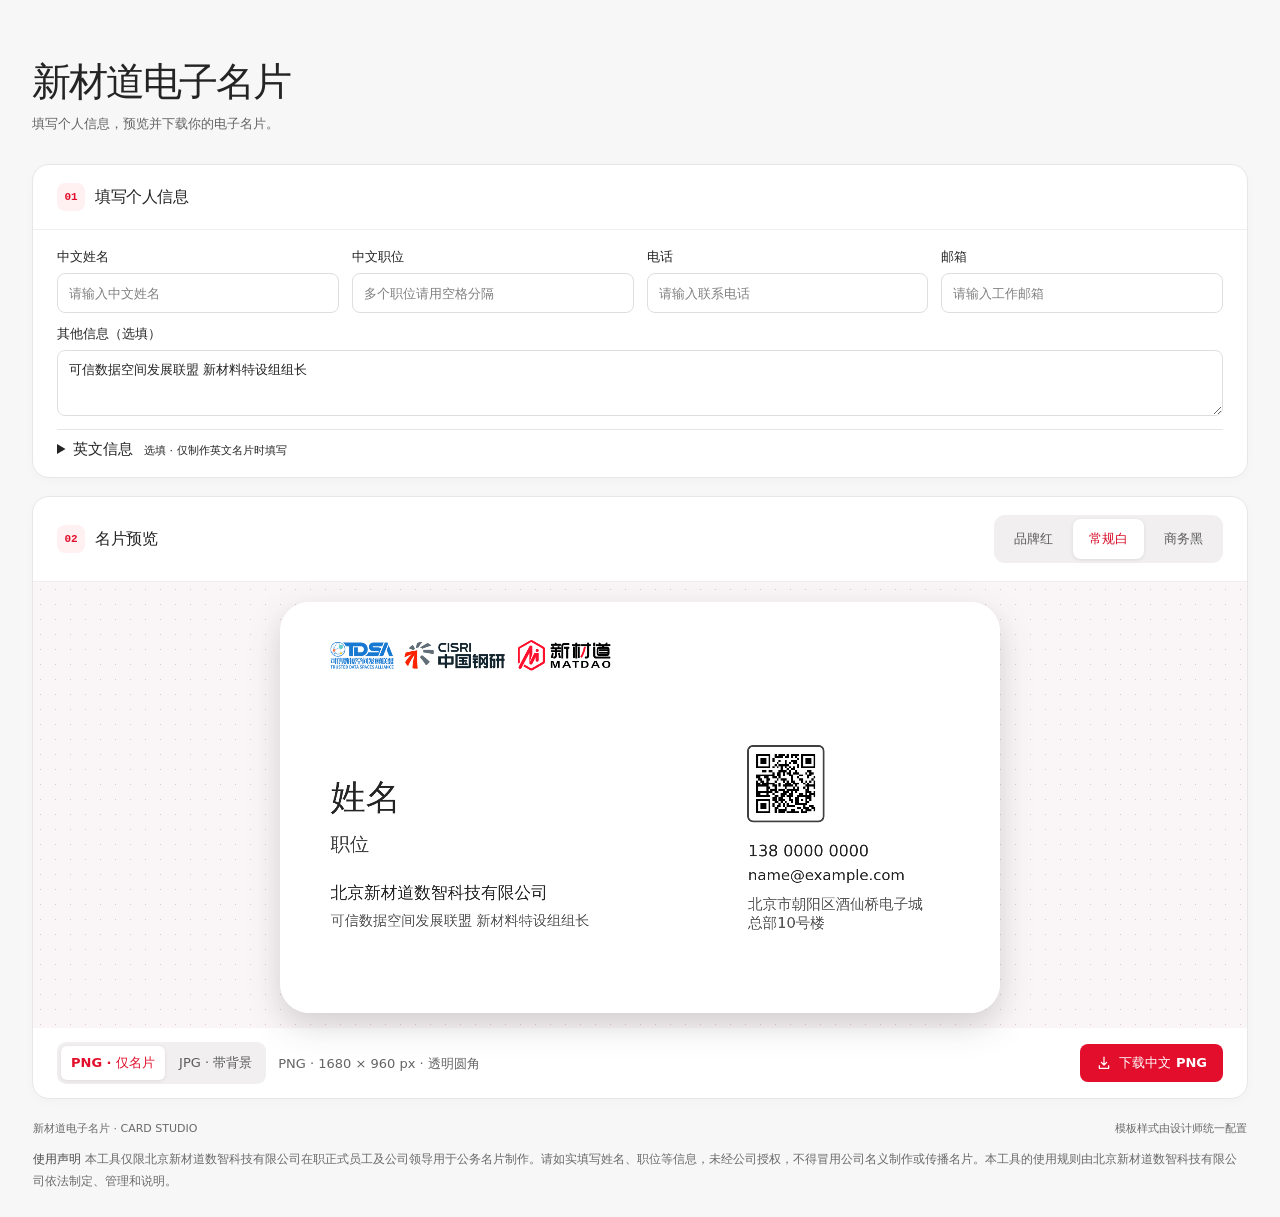
==== commit c243ec44: "Add generated metallic backdrop and show phone save only on mobile" ====
--- a/index.html
+++ b/index.html
@@ -123,6 +123,8 @@
 .paired-stage.zh-only figure{width:min(100%,720px);justify-self:center}
 
 .export-format{display:flex;flex-shrink:0;gap:4px;padding:4px;background:#f1eff0;border-radius:9px}.export-format button{border:0;border-radius:6px;padding:8px 10px;background:none;color:#5c5c5c;font-size:13px;white-space:nowrap}.export-format button[aria-pressed="true"]{background:#fff;color:var(--brand);font-weight:650;box-shadow:0 1px 4px #24101517}.framed-preview canvas{filter:none}.framed-preview.zh-only figure{width:min(100%,720px)}@media(max-width:720px){.export-format{flex-basis:100%}.export-format button{flex:1;min-height:40px}.export-bar #export-note{margin:0}.export-bar #save-phone{margin-left:auto}}
+
+.employee-page #save-phone{display:none}@media(max-width:720px),(hover:none) and (pointer:coarse){.employee-page #save-phone{display:inline-flex}}
 </style>
 </head>
 <body class="employee-page">
@@ -186,6 +188,7 @@
 <p class="note" id="phone-save-status" role="status"></p>
 </dialog>
 <script>const WIDTH = 1680, HEIGHT = 960;
+function cardDimensions(mode){return {width:mode==='business'?1800:WIDTH,height:HEIGHT};}
 const MODES = { brandRed: '品牌红', regular: '常规白', business: '商务黑' };
 const SAMPLE = {name:'姓名', role:'职位', phone:'138 0000 0000', email:'name@example.com', affiliation:'可信数据空间发展联盟 新材料特设组组长'};
 const EN_SAMPLE = {name:'Name', role:'Title', phone:SAMPLE.phone, email:SAMPLE.email, affiliation:'Chair of the New Materials Task Force, Trusted Data Space Development Alliance'};
@@ -208,10 +211,10 @@
 const DEFAULT_REGULAR_LOGO = "[data-uri]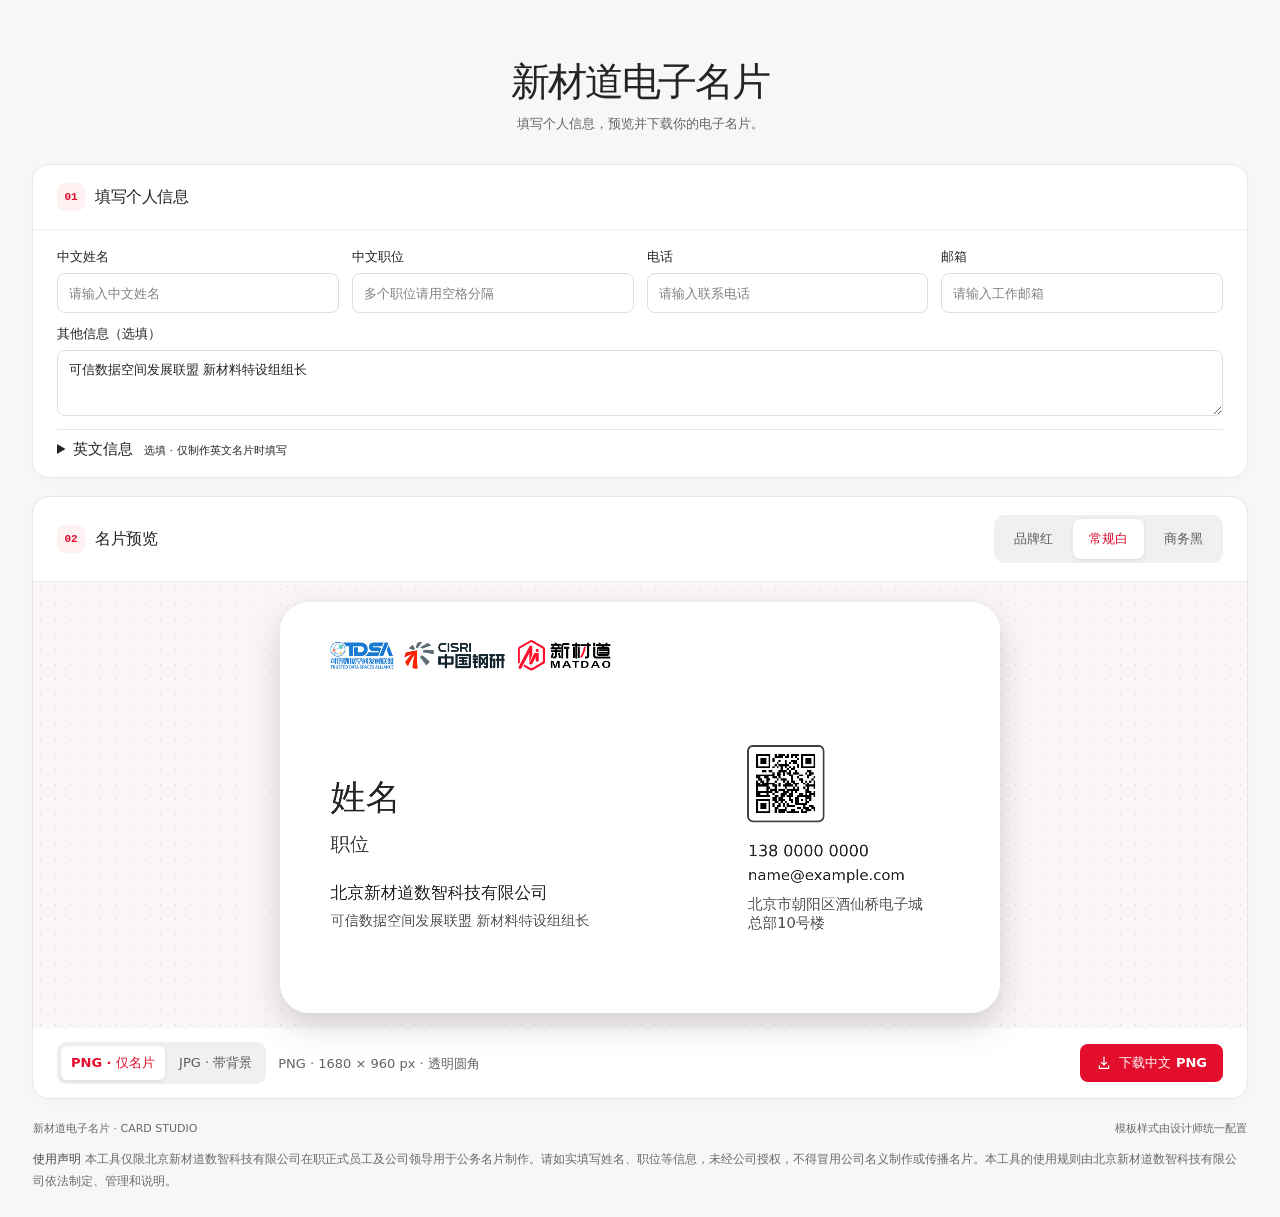
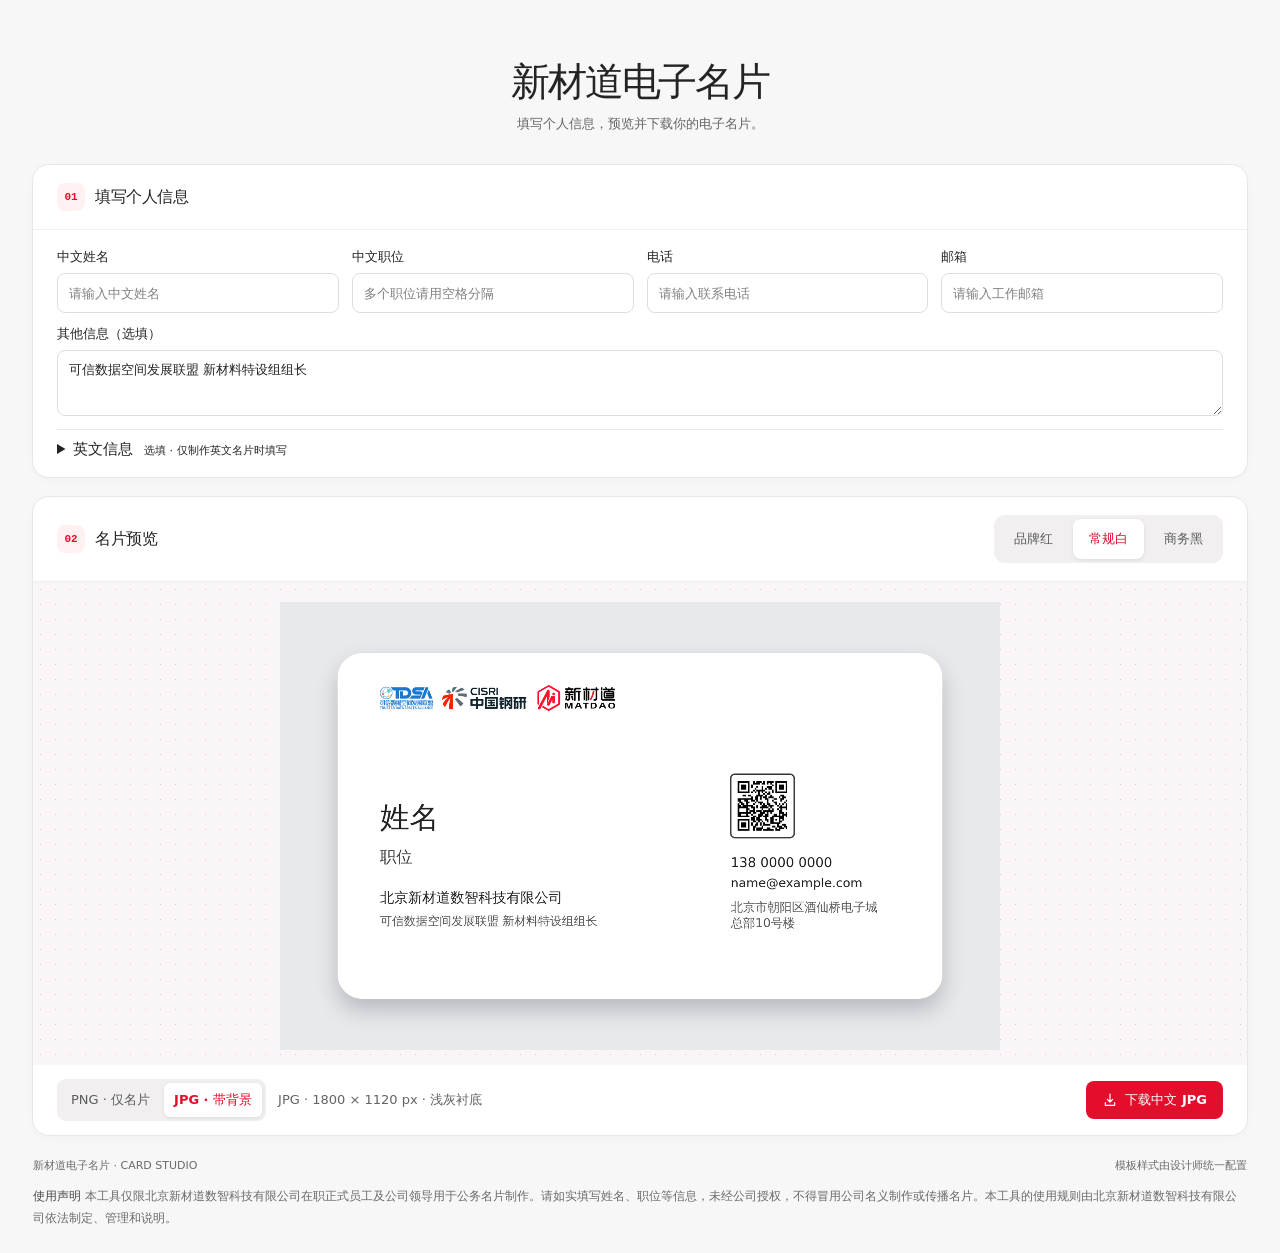
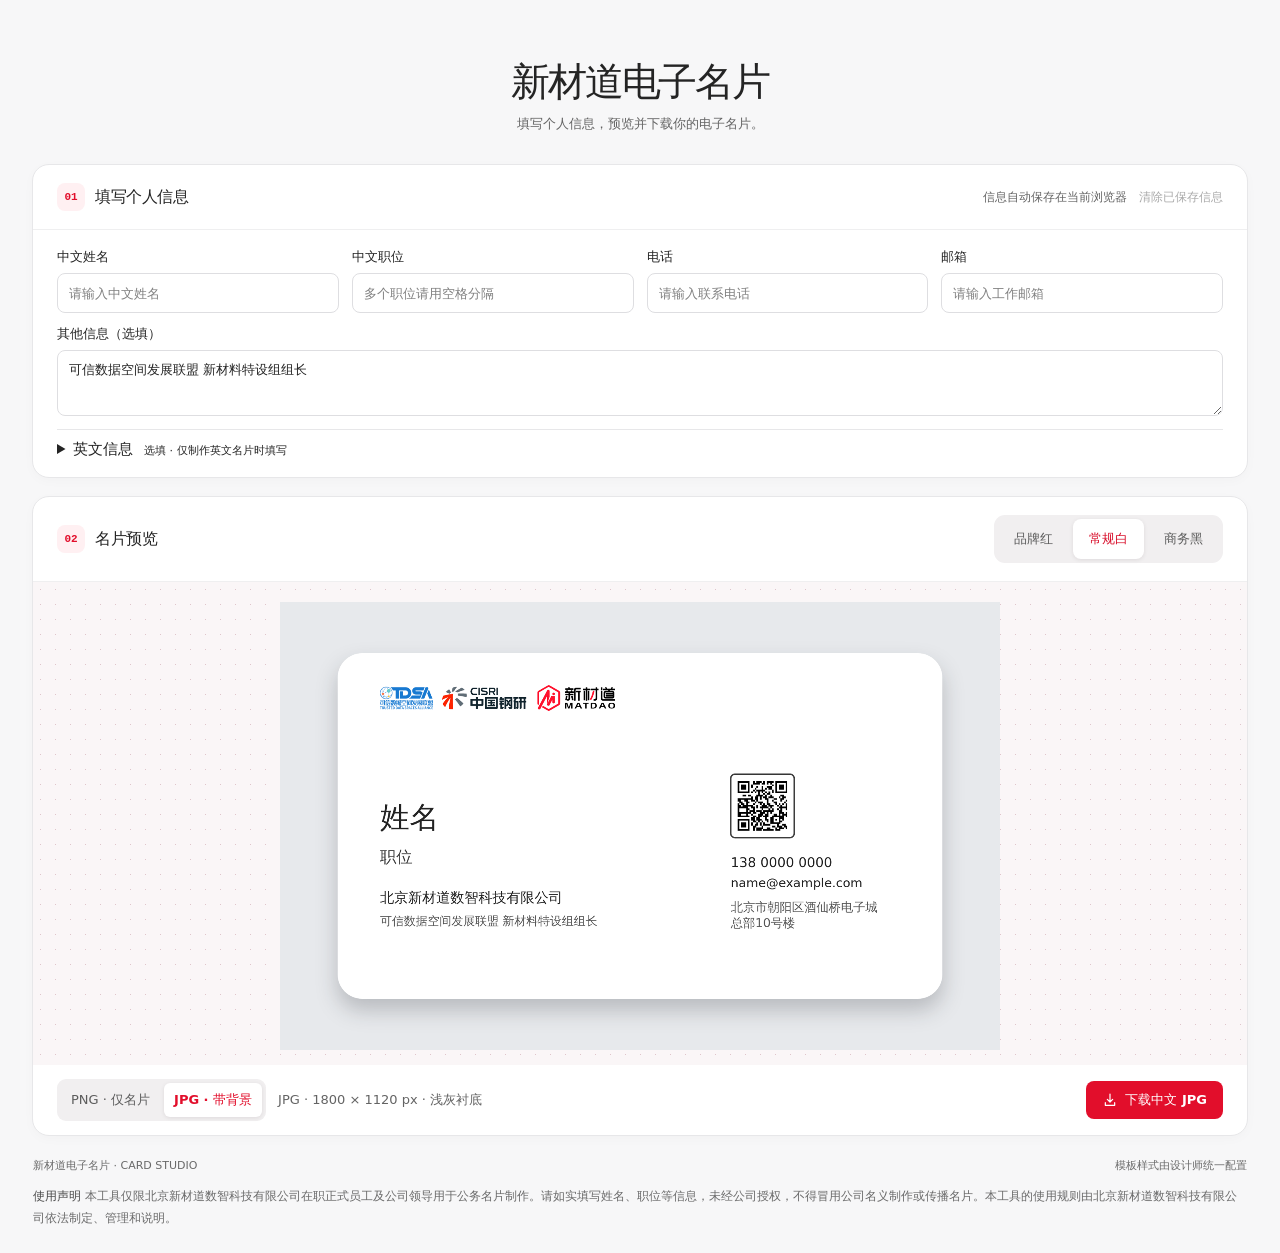
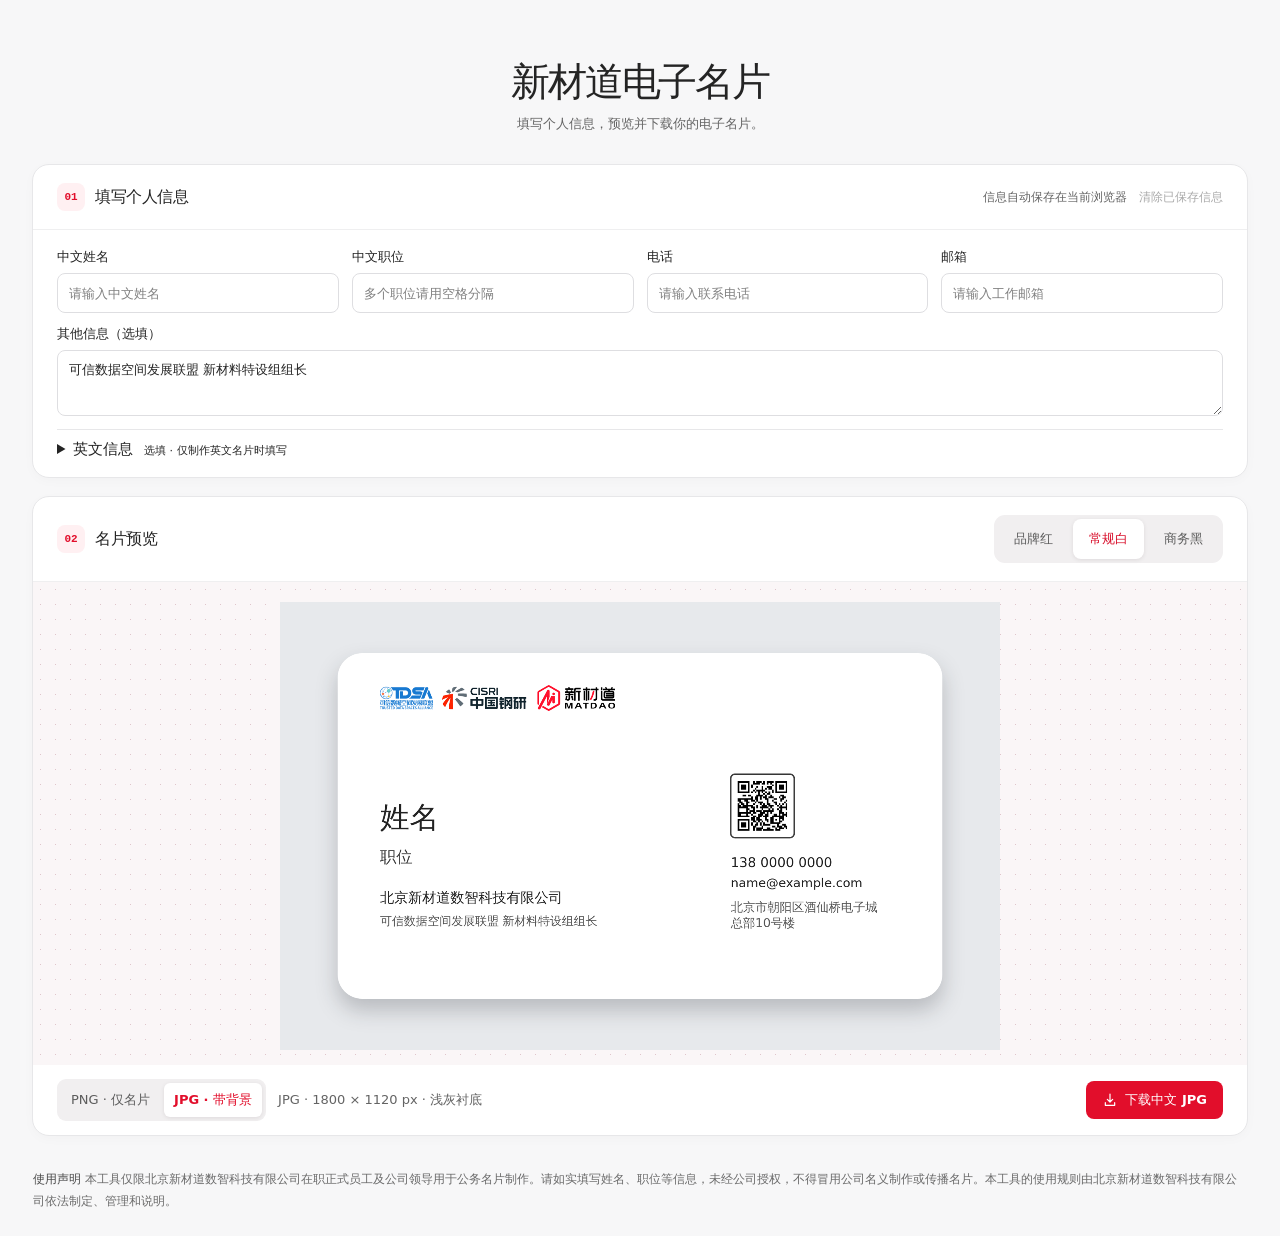
